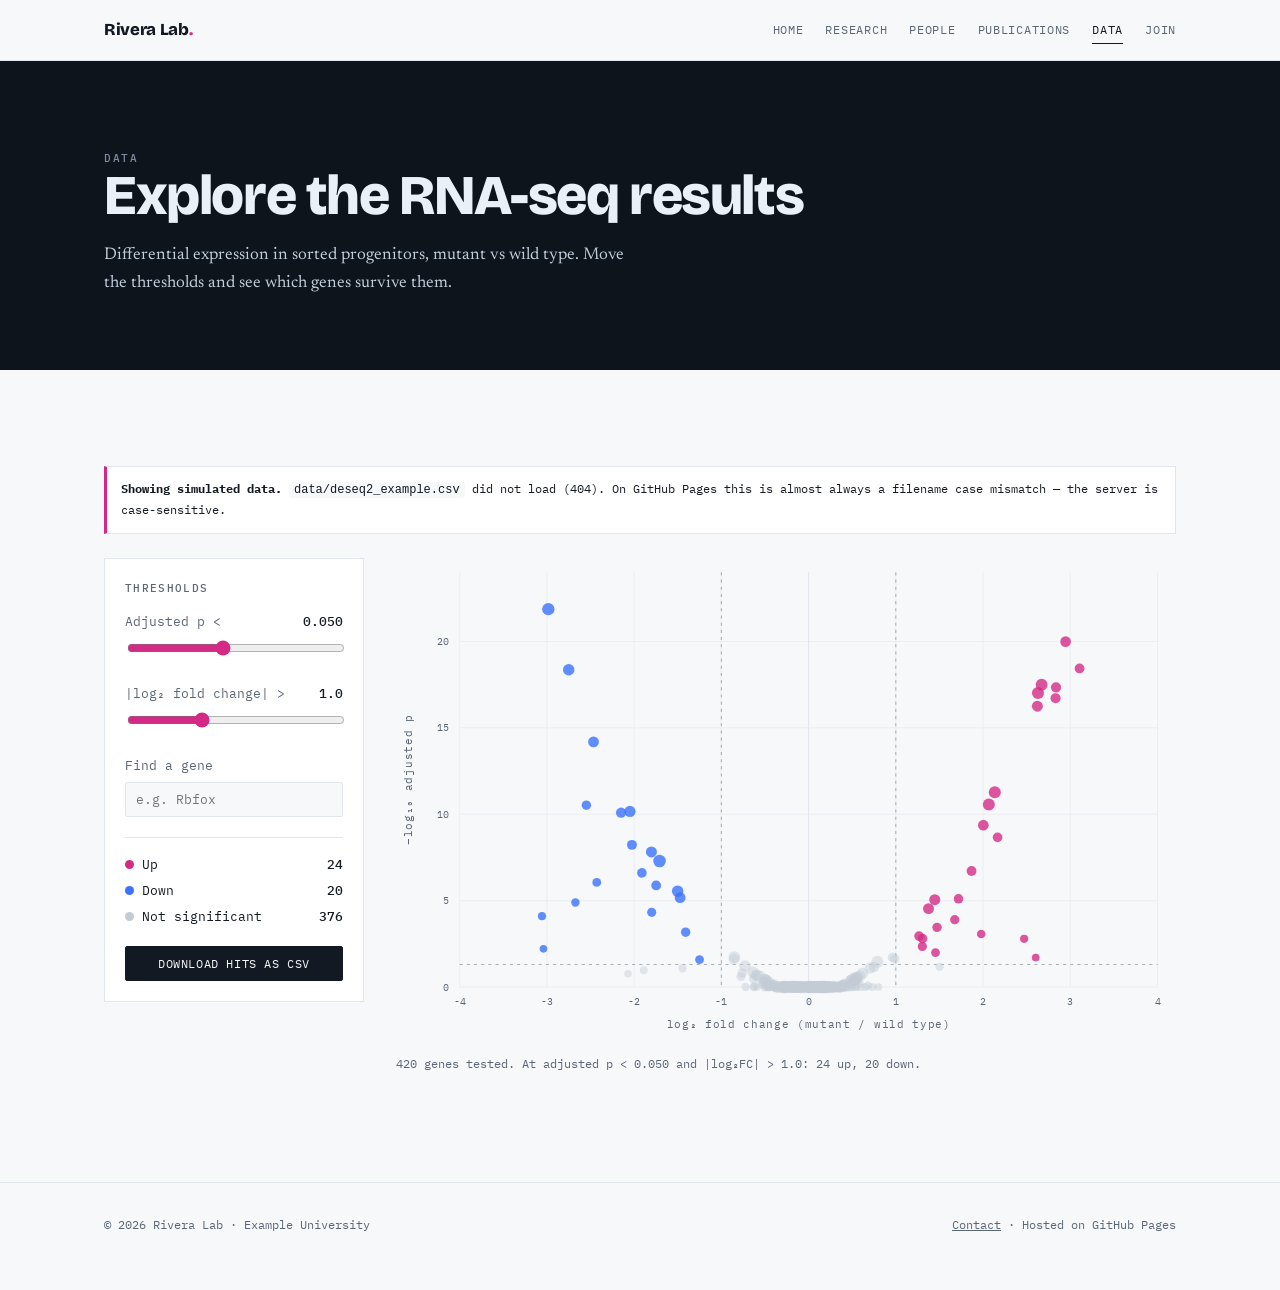
==== explore.html @ 4643ea5e "Add files via upload" ====
<!DOCTYPE html>
<html lang="en">
<head>
<meta charset="utf-8">
<meta name="viewport" content="width=device-width, initial-scale=1">
<title>Data explorer — Rivera Lab</title>
<meta name="description" content="Interactive volcano plot of differential expression results from the Rivera Lab.">
<link rel="preconnect" href="https://fonts.gstatic.com" crossorigin>
<link href="https://fonts.googleapis.com/css2?family=Bricolage+Grotesque:opsz,wght@12..96,500;12..96,700;12..96,800&family=Newsreader:ital,opsz,wght@0,6..72,400;0,6..72,500;1,6..72,400&family=IBM+Plex+Mono:wght@400;500&display=swap" rel="stylesheet">
<link rel="stylesheet" href="styles.css">

<style>
/* Page-specific styles. Kept here rather than in styles.css because
   nothing else on the site uses them. */
.explorer{display:grid; grid-template-columns:260px 1fr; gap:32px; align-items:start}
.panel{
  border:1px solid var(--rule); background:#fff; padding:20px;
  font-family:var(--mono); font-size:.8125rem; position:sticky; top:76px;
}
.panel h3{
  font-family:var(--mono); font-size:.6875rem; letter-spacing:.12em; text-transform:uppercase;
  color:var(--ink-soft); margin:0 0 14px; font-weight:500;
}
.ctl{margin-bottom:20px}
.ctl label{display:flex; justify-content:space-between; margin-bottom:6px; color:var(--ink-soft)}
.ctl label b{color:var(--ink); font-weight:500}
.ctl input[type=range]{width:100%; accent-color:var(--ch-magenta)}
.ctl input[type=search]{
  width:100%; font-family:var(--mono); font-size:.8125rem; padding:8px 10px;
  border:1px solid var(--rule); border-radius:2px; background:var(--paper);
}
.tally{border-top:1px solid var(--rule); padding-top:14px; line-height:2}
.tally .row{display:flex; justify-content:space-between; align-items:center}
.tally .dot{width:9px; height:9px; border-radius:50%; display:inline-block; margin-right:8px}
.tally b{font-weight:500}
.btn{
  width:100%; margin-top:16px; font-family:var(--mono); font-size:.75rem;
  letter-spacing:.05em; text-transform:uppercase; padding:9px;
  background:var(--ink); color:var(--paper); border:1px solid var(--ink);
  border-radius:2px; cursor:pointer;
}
.btn:hover{background:var(--ch-magenta); border-color:var(--ch-magenta)}

.plot-wrap{position:relative}
.plot-wrap svg{width:100%; height:auto; display:block; overflow:visible}
.pt{cursor:pointer; transition:r .12s}
.pt:hover{stroke:var(--ink); stroke-width:1.5}
.ax{stroke:var(--rule)}
.axtext{font-family:var(--mono); font-size:10px; fill:var(--ink-soft)}
.axlabel{font-family:var(--mono); font-size:11px; fill:var(--ink-soft); letter-spacing:.06em}
.thresh{stroke:var(--ink-soft); stroke-dasharray:3 4; stroke-width:1; opacity:.5}
.hit{stroke:var(--ink); stroke-width:2; fill:none}
.hitlabel{font-family:var(--mono); font-size:11px; fill:var(--ink); font-weight:500}

.tip{
  position:absolute; pointer-events:none; opacity:0; transition:opacity .1s;
  background:var(--panel); color:#EAF0F7; padding:9px 11px; border-radius:3px;
  font-family:var(--mono); font-size:.6875rem; line-height:1.7; white-space:nowrap;
  transform:translate(-50%,-115%); z-index:5;
}
.tip b{color:#fff; font-size:.75rem}
.tip .up{color:#FF7FC0} .tip .down{color:#8FB4FF}

.note{
  font-family:var(--mono); font-size:.75rem; line-height:1.7;
  border:1px solid var(--rule); border-left:3px solid var(--ch-magenta);
  background:#fff; padding:12px 14px; margin-bottom:24px;
}
.note code{background:var(--paper); padding:1px 5px; border-radius:2px}
.summary{font-family:var(--mono); font-size:.75rem; color:var(--ink-soft); margin-top:14px}

@media (max-width:820px){
  .explorer{grid-template-columns:1fr}
  .panel{position:static}
}
</style>
</head>
<body>

<header class="topbar">
  <div class="wrap">
    <a class="brand" href="index.html">Rivera Lab<span>.</span></a>
    <nav class="nav" aria-label="Main">
      <a href="index.html">Home</a>
      <a href="research.html">Research</a>
      <a href="people.html">People</a>
      <a href="publications.html">Publications</a>
      <a href="explore.html" aria-current="page">Data</a>
      <a href="join.html">Join</a>
    </nav>
  </div>
</header>

<main>
<div class="page-head">
  <div class="wrap">
    <p class="eyebrow">Data</p>
    <h1>Explore the RNA-seq results</h1>
    <p>Differential expression in sorted progenitors, mutant vs wild type. Move the thresholds and see which genes survive them.</p>
  </div>
</div>

<section>
  <div class="wrap">
    <div id="note-slot"></div>

    <div class="explorer">
      <!-- controls -->
      <div class="panel">
        <h3>Thresholds</h3>

        <div class="ctl">
          <label for="q">Adjusted p &lt; <b id="q-val">0.05</b></label>
          <input type="range" id="q" min="0" max="3" step="0.1" value="1.3">
        </div>

        <div class="ctl">
          <label for="fc">|log₂ fold change| &gt; <b id="fc-val">1.0</b></label>
          <input type="range" id="fc" min="0" max="3" step="0.1" value="1">
        </div>

        <div class="ctl">
          <label for="find">Find a gene</label>
          <input type="search" id="find" placeholder="e.g. Rbfox" autocomplete="off">
        </div>

        <div class="tally">
          <div class="row"><span><span class="dot" style="background:var(--ch-magenta)"></span>Up</span><b id="n-up">–</b></div>
          <div class="row"><span><span class="dot" style="background:var(--ch-blue)"></span>Down</span><b id="n-down">–</b></div>
          <div class="row"><span><span class="dot" style="background:#C3CBD4"></span>Not significant</span><b id="n-ns">–</b></div>
        </div>

        <button class="btn" id="dl">Download hits as CSV</button>
      </div>

      <!-- plot -->
      <div class="plot-wrap" id="plot-wrap">
        <svg id="plot" viewBox="0 0 760 470" role="img" aria-labelledby="plot-summary"></svg>
        <div class="tip" id="tip"></div>
        <p class="summary" id="plot-summary">Loading…</p>
      </div>
    </div>
  </div>
</section>
</main>

<footer>
  <div class="wrap">
    <span>© <span class="js-year"></span> Rivera Lab · Example University</span>
    <span><a href="join.html">Contact</a> · Hosted on GitHub Pages</span>
  </div>
</footer>

<script src="site.js"></script>
<script>
/* ============================================================
   Interactive volcano plot. No libraries — plain SVG built by
   hand. Everything here runs in the visitor's browser; GitHub
   Pages only ever hands over the files.
   ============================================================ */

const W = 760, H = 470, M = { t: 14, r: 18, b: 52, l: 62 };
const svg  = document.getElementById("plot");
const tip  = document.getElementById("tip");
const wrap = document.getElementById("plot-wrap");
const NS   = "http://www.w3.org/2000/svg";

let GENES = [];

// ---- load the data file ----------------------------------------------------
// fetch() is blocked by the browser on file:// URLs, so this fails if you
// double-click the .html. It works on GitHub Pages, and locally if you run
//     python3 -m http.server
// in this folder and visit http://localhost:8000
fetch("data/deseq2_example.csv")
  .then(r => { if (!r.ok) throw new Error(r.status); return r.text(); })
  .then(text => { GENES = parseCSV(text); draw(); })
  .catch(err => {
    showNote(
      location.protocol === "file:"
        ? `<b>Showing simulated data.</b> The browser blocks <code>fetch()</code> on <code>file://</code> URLs, so <code>data/deseq2_example.csv</code> could not be read. Run <code>python3 -m http.server</code> in this folder and open <code>http://localhost:8000/explore.html</code>, or push to GitHub Pages — both serve over HTTP and the real file will load.`
        : `<b>Showing simulated data.</b> <code>data/deseq2_example.csv</code> did not load (${err.message}). On GitHub Pages this is almost always a filename case mismatch — the server is case-sensitive.`
    );
    GENES = simulate();
    draw();
  });

function showNote(html) {
  document.getElementById("note-slot").innerHTML = `<div class="note">${html}</div>`;
}

function parseCSV(text) {
  const [head, ...lines] = text.trim().split(/\r?\n/);
  const cols = head.split(",");
  return lines.map(line => {
    const v = line.split(",");
    const o = {};
    cols.forEach((c, i) => { o[c] = isNaN(v[i]) ? v[i] : +v[i]; });
    return o;
  });
}

// Fallback so the page still demonstrates something offline.
function simulate() {
  let s = 42;
  const rnd = () => (s = (s * 1103515245 + 12345) % 2147483648) / 2147483648;
  const norm = () => Math.sqrt(-2 * Math.log(rnd() || 1e-9)) * Math.cos(2 * Math.PI * rnd());
  return Array.from({ length: 420 }, (_, i) => {
    const base = Math.pow(10, 0.6 + rnd() * 3.6);
    const lfc = rnd() < 0.11
      ? norm() * 0.4 + (rnd() < 0.5 ? -1 : 1) * (0.9 + rnd() * 2.1)
      : norm() * 0.3;
    const se = Math.hypot(0.3, 2.2 / Math.sqrt(base));
    const z = Math.abs(lfc / se);
    const p = Math.max(Math.exp(-0.5 * z * z) / (z * 2.5 + 1), 1e-30);
    return { gene: "Sim" + (i + 1), baseMean: base, log2FoldChange: lfc, padj: Math.min(1, p * 8) };
  });
}

// ---- draw ------------------------------------------------------------------
const el = (tag, attrs) => {
  const n = document.createElementNS(NS, tag);
  for (const k in attrs) n.setAttribute(k, attrs[k]);
  return n;
};
const negLog = q => -Math.log10(Math.max(q, 1e-40));

let X, Y, points = [];

function draw() {
  const xMax = Math.ceil(Math.max(...GENES.map(g => Math.abs(g.log2FoldChange))) * 1.05);
  const yMax = Math.ceil(Math.max(...GENES.map(g => negLog(g.padj))) * 1.08);

  X = v => M.l + ((v + xMax) / (2 * xMax)) * (W - M.l - M.r);
  Y = v => H - M.b - (v / yMax) * (H - M.t - M.b);

  svg.innerHTML = "";

  // gridlines and ticks
  for (let t = -xMax; t <= xMax; t++) {
    svg.append(el("line", { class: "ax", x1: X(t), x2: X(t), y1: M.t, y2: H - M.b, opacity: t ? .5 : 1 }));
    const lab = el("text", { class: "axtext", x: X(t), y: H - M.b + 18, "text-anchor": "middle" });
    lab.textContent = t;
    svg.append(lab);
  }
  const yStep = yMax > 24 ? 10 : yMax > 12 ? 5 : 2;
  for (let t = 0; t <= yMax; t += yStep) {
    svg.append(el("line", { class: "ax", x1: M.l, x2: W - M.r, y1: Y(t), y2: Y(t), opacity: .5 }));
    const lab = el("text", { class: "axtext", x: M.l - 10, y: Y(t) + 3.5, "text-anchor": "end" });
    lab.textContent = t;
    svg.append(lab);
  }

  const xl = el("text", { class: "axlabel", x: (M.l + W - M.r) / 2, y: H - 12, "text-anchor": "middle" });
  xl.textContent = "log₂ fold change  (mutant / wild type)";
  svg.append(xl);
  const yl = el("text", { class: "axlabel", transform: `translate(16 ${(M.t + H - M.b) / 2}) rotate(-90)`, "text-anchor": "middle" });
  yl.textContent = "−log₁₀ adjusted p";
  svg.append(yl);

  // threshold guides, redrawn on every slider move
  const gThresh = el("g", { id: "thresh" });
  svg.append(gThresh);

  // one circle per gene
  points = GENES.map(g => {
    const c = el("circle", {
      class: "pt", cx: X(g.log2FoldChange), cy: Y(negLog(g.padj)),
      r: 3.2 + Math.log10(g.baseMean) * 0.7, "fill-opacity": .78
    });
    c._g = g;
    svg.append(c);
    return c;
  });

  svg.append(el("g", { id: "hits" }));
  update();
}

// ---- interactivity ---------------------------------------------------------
const qSlider  = document.getElementById("q");
const fcSlider = document.getElementById("fc");
const findBox  = document.getElementById("find");

function currentCutoffs() {
  return {
    q: Math.pow(10, -qSlider.value),   // slider is on the −log10 scale
    fc: +fcSlider.value
  };
}

function classify(g, cut) {
  if (g.padj >= cut.q || Math.abs(g.log2FoldChange) <= cut.fc) return "ns";
  return g.log2FoldChange > 0 ? "up" : "down";
}

const FILL = {
  up:   getComputedStyle(document.body).getPropertyValue("--ch-magenta").trim(),
  down: getComputedStyle(document.body).getPropertyValue("--ch-blue").trim(),
  ns:   "#C3CBD4"
};

function update() {
  const cut = currentCutoffs();
  const n = { up: 0, down: 0, ns: 0 };

  points.forEach(c => {
    const k = classify(c._g, cut);
    n[k]++;
    c.setAttribute("fill", FILL[k]);
    c.setAttribute("fill-opacity", k === "ns" ? .45 : .8);
  });

  document.getElementById("q-val").textContent  = cut.q < 0.001 ? cut.q.toExponential(0) : cut.q.toFixed(3);
  document.getElementById("fc-val").textContent = cut.fc.toFixed(1);
  document.getElementById("n-up").textContent   = n.up;
  document.getElementById("n-down").textContent = n.down;
  document.getElementById("n-ns").textContent   = n.ns;
  document.getElementById("plot-summary").textContent =
    `${GENES.length} genes tested. At adjusted p < ${cut.q.toPrecision(2)} and |log₂FC| > ${cut.fc.toFixed(1)}: ${n.up} up, ${n.down} down.`;

  // threshold guides
  const g = document.getElementById("thresh");
  if (g) {
    g.innerHTML = "";
    g.append(el("line", { class: "thresh", x1: M.l, x2: W - M.r, y1: Y(negLog(cut.q)), y2: Y(negLog(cut.q)) }));
    [-cut.fc, cut.fc].forEach(v => {
      if (Math.abs(X(v) - X(0)) > 2)
        g.append(el("line", { class: "thresh", x1: X(v), x2: X(v), y1: M.t, y2: H - M.b }));
    });
  }
  highlight();
}

// hover tooltip
svg.addEventListener("mouseover", e => {
  const c = e.target.closest(".pt");
  if (!c) return;
  const g = c._g, dir = g.log2FoldChange > 0 ? "up" : "down";
  tip.innerHTML = `<b>${g.gene}</b><br>
    log₂FC <span class="${dir}">${g.log2FoldChange > 0 ? "+" : ""}${g.log2FoldChange.toFixed(2)}</span><br>
    padj ${g.padj < 0.001 ? g.padj.toExponential(1) : g.padj.toFixed(3)}<br>
    mean count ${Math.round(g.baseMean).toLocaleString()}`;
  const r = c.getBoundingClientRect(), w = wrap.getBoundingClientRect();
  tip.style.left = (r.left - w.left + r.width / 2) + "px";
  tip.style.top  = (r.top  - w.top) + "px";
  tip.style.opacity = 1;
});
svg.addEventListener("mouseout", e => { if (e.target.closest(".pt")) tip.style.opacity = 0; });

// search
function highlight() {
  const layer = document.getElementById("hits");
  if (!layer) return;
  layer.innerHTML = "";
  const term = findBox.value.trim().toLowerCase();
  if (term.length < 2) return;
  points
    .filter(c => c._g.gene.toLowerCase().includes(term))
    .slice(0, 12)
    .forEach(c => {
      const x = +c.getAttribute("cx"), y = +c.getAttribute("cy");
      layer.append(el("circle", { class: "hit", cx: x, cy: y, r: +c.getAttribute("r") + 5 }));
      const t = el("text", { class: "hitlabel", x: x + 10, y: y - 8 });
      t.textContent = c._g.gene;
      layer.append(t);
    });
}

qSlider.addEventListener("input", update);
fcSlider.addEventListener("input", update);
findBox.addEventListener("input", highlight);

// download whatever currently passes the thresholds
document.getElementById("dl").addEventListener("click", () => {
  const cut = currentCutoffs();
  const hits = GENES.filter(g => classify(g, cut) !== "ns")
                    .sort((a, b) => a.padj - b.padj);
  const csv = ["gene,baseMean,log2FoldChange,padj,direction"]
    .concat(hits.map(g => [
      g.gene, g.baseMean.toFixed(2), g.log2FoldChange.toFixed(4),
      g.padj.toExponential(3), g.log2FoldChange > 0 ? "up" : "down"
    ].join(",")))
    .join("\n");

  const a = document.createElement("a");
  a.href = URL.createObjectURL(new Blob([csv], { type: "text/csv" }));
  a.download = `hits_padj${cut.q.toPrecision(2)}_lfc${cut.fc}.csv`;
  a.click();
  URL.revokeObjectURL(a.href);
});
</script>
</body>
</html>
---- styles.css ----
/* ============================================================
   Shared stylesheet — every page links to this one file.
   Change a colour here and it changes everywhere.
   ============================================================ */
:root{
  --ink:        #131922;
  --ink-soft:   #5B6675;
  --paper:      #F6F8FA;
  --panel:      #0D141C;
  --rule:       #E1E6EC;

  /* Three "channels", borrowed from fluorescence imaging.
     They colour-code the research areas across the site. */
  --ch-blue:    #3B72FF;
  --ch-green:   #12A66B;
  --ch-magenta: #D42A86;

  --display: "Bricolage Grotesque", "Helvetica Neue", Arial, sans-serif;
  --body:    "Newsreader", Georgia, "Times New Roman", serif;
  --mono:    "IBM Plex Mono", ui-monospace, "SF Mono", Menlo, monospace;

  --wide: 1120px;
}

*,*::before,*::after{box-sizing:border-box}
html{scroll-behavior:smooth; scroll-padding-top:72px}
body{
  margin:0; background:var(--paper); color:var(--ink);
  font-family:var(--body); font-size:1.0625rem; line-height:1.65;
  -webkit-font-smoothing:antialiased;
}
img{max-width:100%; display:block}
a{color:inherit}
.wrap{max-width:var(--wide); margin:0 auto; padding:0 24px}

.eyebrow{
  font-family:var(--mono); font-size:.6875rem; font-weight:500;
  letter-spacing:.14em; text-transform:uppercase; color:var(--ink-soft);
  margin:0 0 .5rem;
}
h2.section-title{
  font-family:var(--display); font-weight:800; font-size:clamp(1.75rem,4vw,2.5rem);
  letter-spacing:-.02em; line-height:1.1; margin:0 0 2rem;
}

/* ---------- top bar (identical markup on every page) ---------- */
.topbar{
  position:sticky; top:0; z-index:50;
  background:rgba(246,248,250,.85); backdrop-filter:blur(10px);
  border-bottom:1px solid var(--rule);
}
.topbar .wrap{display:flex; align-items:center; justify-content:space-between; height:60px; gap:16px}
.brand{font-family:var(--display); font-weight:800; letter-spacing:-.02em; font-size:1.05rem; text-decoration:none}
.brand span{color:var(--ch-magenta)}
.nav{display:flex; gap:22px; flex-wrap:wrap}
.nav a{
  font-family:var(--mono); font-size:.75rem; letter-spacing:.06em; text-transform:uppercase;
  text-decoration:none; color:var(--ink-soft); padding:4px 0; border-bottom:1px solid transparent;
}
.nav a:hover{color:var(--ink); border-bottom-color:var(--ch-magenta)}
/* The tab you are currently on. Set aria-current="page" in the HTML. */
.nav a[aria-current="page"]{color:var(--ink); border-bottom-color:var(--ink)}

/* ---------- home hero ---------- */
.hero{background:var(--panel); color:#EAF0F7; padding:clamp(64px,11vw,132px) 0}
.hero .eyebrow{color:#7F8CA0}
.merge{
  position:relative; display:inline-block;
  font-family:var(--display); font-weight:800;
  font-size:clamp(2.5rem,8.5vw,6rem); line-height:1.02; letter-spacing:-.035em;
  margin:0; color:#EDF3FA; isolation:isolate;
}
.merge::before,.merge::after{
  content:attr(data-text); position:absolute; left:0; top:0;
  mix-blend-mode:screen; pointer-events:none;
}
.merge::before{color:var(--ch-blue);    animation:align-b 1.5s cubic-bezier(.16,.84,.24,1) both}
.merge::after {color:var(--ch-magenta); animation:align-m 1.5s cubic-bezier(.16,.84,.24,1) both .08s}
.merge{animation:align-g 1.5s cubic-bezier(.16,.84,.24,1) both .04s}
@keyframes align-b{from{transform:translate(-.09em,-.05em); opacity:0} to{transform:none; opacity:1}}
@keyframes align-m{from{transform:translate(.09em,.05em);   opacity:0} to{transform:none; opacity:1}}
@keyframes align-g{from{color:var(--ch-green)} to{color:#EDF3FA}}

.hero-lede{
  font-size:clamp(1.125rem,2.2vw,1.5rem); line-height:1.5; color:#C3CEDC;
  max-width:44ch; margin:1.75rem 0 0;
}
.hero-meta{
  font-family:var(--mono); font-size:.8125rem; color:#7F8CA0;
  margin-top:2rem; padding-top:1.25rem; border-top:1px solid #22303F;
}

/* ---------- interior page header (smaller than the home hero) ---------- */
.page-head{background:var(--panel); color:#EAF0F7; padding:clamp(40px,7vw,72px) 0}
.page-head .eyebrow{color:#7F8CA0}
.page-head h1{
  font-family:var(--display); font-weight:800; letter-spacing:-.025em; line-height:1.05;
  font-size:clamp(2rem,5.5vw,3.5rem); margin:0;
}
.page-head p{color:#C3CEDC; max-width:52ch; margin:1rem 0 0}

/* ---------- sections ---------- */
section{padding:clamp(56px,8vw,96px) 0}
section + section{border-top:1px solid var(--rule)}

/* ---------- research areas ---------- */
.areas{display:grid; grid-template-columns:repeat(auto-fit,minmax(260px,1fr)); gap:1px; background:var(--rule); border:1px solid var(--rule)}
.area{background:var(--paper); padding:28px 24px 32px; position:relative; transition:background .2s}
.area::before{content:""; position:absolute; left:0; top:0; height:3px; width:100%; background:var(--c)}
.area:hover{background:#fff}
.area h3{font-family:var(--display); font-weight:700; font-size:1.25rem; letter-spacing:-.015em; margin:.75rem 0 .5rem}
.area .method{font-family:var(--mono); font-size:.6875rem; letter-spacing:.08em; text-transform:uppercase; color:var(--c)}
.area p{margin:0; color:var(--ink-soft); font-size:1rem}

/* Long-form research entry, used on research.html */
.detail{display:grid; grid-template-columns:200px 1fr; gap:32px; padding:40px 0; border-top:1px solid var(--rule)}
.detail:first-of-type{border-top:none; padding-top:0}
.detail .tag{font-family:var(--mono); font-size:.75rem; letter-spacing:.08em; text-transform:uppercase; color:var(--c); border-left:3px solid var(--c); padding-left:12px}
.detail h2{font-family:var(--display); font-weight:700; font-size:1.5rem; letter-spacing:-.015em; margin:0 0 .75rem}
.detail p{margin:0 0 1rem; max-width:62ch}
.detail p:last-child{margin-bottom:0}

/* ---------- people ---------- */
.people{display:grid; grid-template-columns:repeat(auto-fill,minmax(210px,1fr)); gap:36px 28px}
.person .avatar{
  width:100%; aspect-ratio:1; border-radius:2px; object-fit:cover; background:#DDE3EA;
  display:flex; align-items:center; justify-content:center;
  font-family:var(--display); font-weight:700; font-size:2rem; color:#8A97A6;
  filter:grayscale(.25);
}
.person h3{font-family:var(--display); font-weight:700; font-size:1.0625rem; margin:.9rem 0 .1rem; letter-spacing:-.01em}
.person .role{font-family:var(--mono); font-size:.6875rem; letter-spacing:.07em; text-transform:uppercase; color:var(--ink-soft)}
.person p{margin:.5rem 0 .4rem; font-size:.95rem; color:var(--ink-soft); line-height:1.5}
.person .links a{font-family:var(--mono); font-size:.75rem; margin-right:10px; text-decoration:none; border-bottom:1px solid var(--rule)}
.person .links a:hover{border-bottom-color:var(--ch-blue); color:var(--ch-blue)}

.alumni{font-size:.95rem; color:var(--ink-soft); columns:2; column-gap:48px; max-width:760px}
.alumni li{margin-bottom:.5rem; break-inside:avoid}

/* ---------- publications ---------- */
.pub-filters{display:flex; gap:8px; margin-bottom:2rem; flex-wrap:wrap}
.pub-filters button{
  font-family:var(--mono); font-size:.75rem; letter-spacing:.05em; text-transform:uppercase;
  background:none; border:1px solid var(--rule); color:var(--ink-soft);
  padding:7px 14px; cursor:pointer; border-radius:2px;
}
.pub-filters button[aria-pressed="true"]{background:var(--ink); color:var(--paper); border-color:var(--ink)}
.year-block{display:grid; grid-template-columns:88px 1fr; gap:0 24px; align-items:start}
.year-block + .year-block{margin-top:2.25rem}
.year-block .yr{font-family:var(--mono); font-size:.8125rem; color:var(--ink-soft); padding-top:.35rem; position:sticky; top:76px}
.pub{padding:.35rem 0 1.1rem}
.pub + .pub{border-top:1px solid var(--rule); padding-top:1.1rem}
.pub .t{font-weight:500; display:block}
.pub .a{color:var(--ink-soft); font-size:.95rem}
.pub .a b{color:var(--ink); font-weight:500}
.pub .j{font-family:var(--mono); font-size:.75rem; color:var(--ink-soft); display:block; margin-top:.35rem}
.pub .j a{color:var(--ch-blue); text-decoration:none}
.pub .j a:hover{text-decoration:underline}
.pub .star{color:var(--ch-magenta)}

/* ---------- misc ---------- */
.two-col{display:grid; grid-template-columns:1fr 1fr; gap:56px}
.two-col p{max-width:56ch}
.status{
  font-family:var(--mono); font-size:.8125rem; border:1px solid var(--rule);
  border-left:3px solid var(--ch-green); padding:14px 16px; background:#fff; margin:1.5rem 0;
}
.addr{font-style:normal; font-family:var(--mono); font-size:.8125rem; line-height:1.9; color:var(--ink-soft)}
.addr a{color:var(--ch-blue)}
.more{
  font-family:var(--mono); font-size:.75rem; letter-spacing:.06em; text-transform:uppercase;
  text-decoration:none; border-bottom:1px solid var(--rule); padding-bottom:3px;
}
.more:hover{border-bottom-color:var(--ch-magenta); color:var(--ch-magenta)}

footer{border-top:1px solid var(--rule); padding:32px 0 56px; font-family:var(--mono); font-size:.75rem; color:var(--ink-soft)}
footer .wrap{display:flex; justify-content:space-between; gap:16px; flex-wrap:wrap}
footer a{color:inherit}

:focus-visible{outline:2px solid var(--ch-magenta); outline-offset:3px}

@media (max-width:720px){
  .two-col{grid-template-columns:1fr; gap:32px}
  .detail{grid-template-columns:1fr; gap:12px}
  .year-block{grid-template-columns:1fr; gap:4px}
  .year-block .yr{position:static}
  .alumni{columns:1}
}
@media (prefers-reduced-motion:reduce){
  html{scroll-behavior:auto}
  *,*::before,*::after{animation:none !important; transition:none !important}
  .merge{color:#EDF3FA}
}
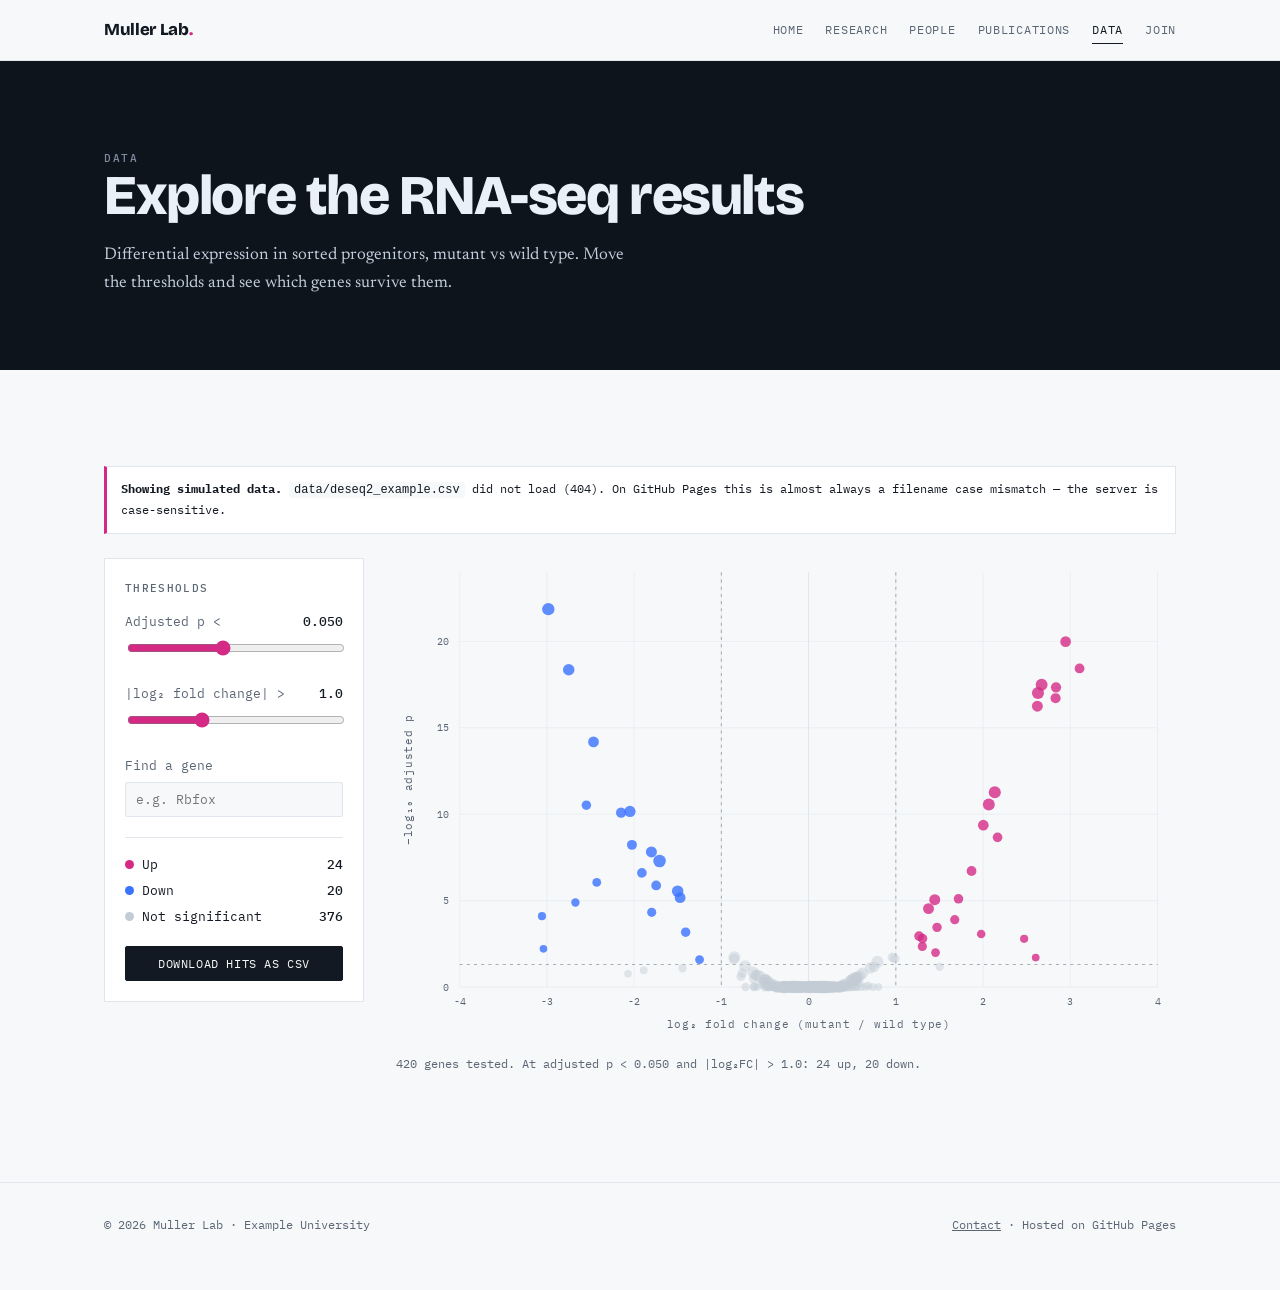
==== commit b5d8e1c1: "Update explore.html" ====
--- a/explore.html
+++ b/explore.html
@@ -3,8 +3,8 @@
 <head>
 <meta charset="utf-8">
 <meta name="viewport" content="width=device-width, initial-scale=1">
-<title>Data explorer — Rivera Lab</title>
-<meta name="description" content="Interactive volcano plot of differential expression results from the Rivera Lab.">
+<title>Data explorer — Muller Lab</title>
+<meta name="description" content="Interactive volcano plot of differential expression results from the Muller Lab.">
 <link rel="preconnect" href="https://fonts.gstatic.com" crossorigin>
 <link href="https://fonts.googleapis.com/css2?family=Bricolage+Grotesque:opsz,wght@12..96,500;12..96,700;12..96,800&family=Newsreader:ital,opsz,wght@0,6..72,400;0,6..72,500;1,6..72,400&family=IBM+Plex+Mono:wght@400;500&display=swap" rel="stylesheet">
 <link rel="stylesheet" href="styles.css">
@@ -79,7 +79,7 @@
 
 <header class="topbar">
   <div class="wrap">
-    <a class="brand" href="index.html">Rivera Lab<span>.</span></a>
+    <a class="brand" href="index.html">Muller Lab<span>.</span></a>
     <nav class="nav" aria-label="Main">
       <a href="index.html">Home</a>
       <a href="research.html">Research</a>
@@ -146,7 +146,7 @@
 
 <footer>
   <div class="wrap">
-    <span>© <span class="js-year"></span> Rivera Lab · Example University</span>
+    <span>© <span class="js-year"></span> Muller Lab · Example University</span>
     <span><a href="join.html">Contact</a> · Hosted on GitHub Pages</span>
   </div>
 </footer>
